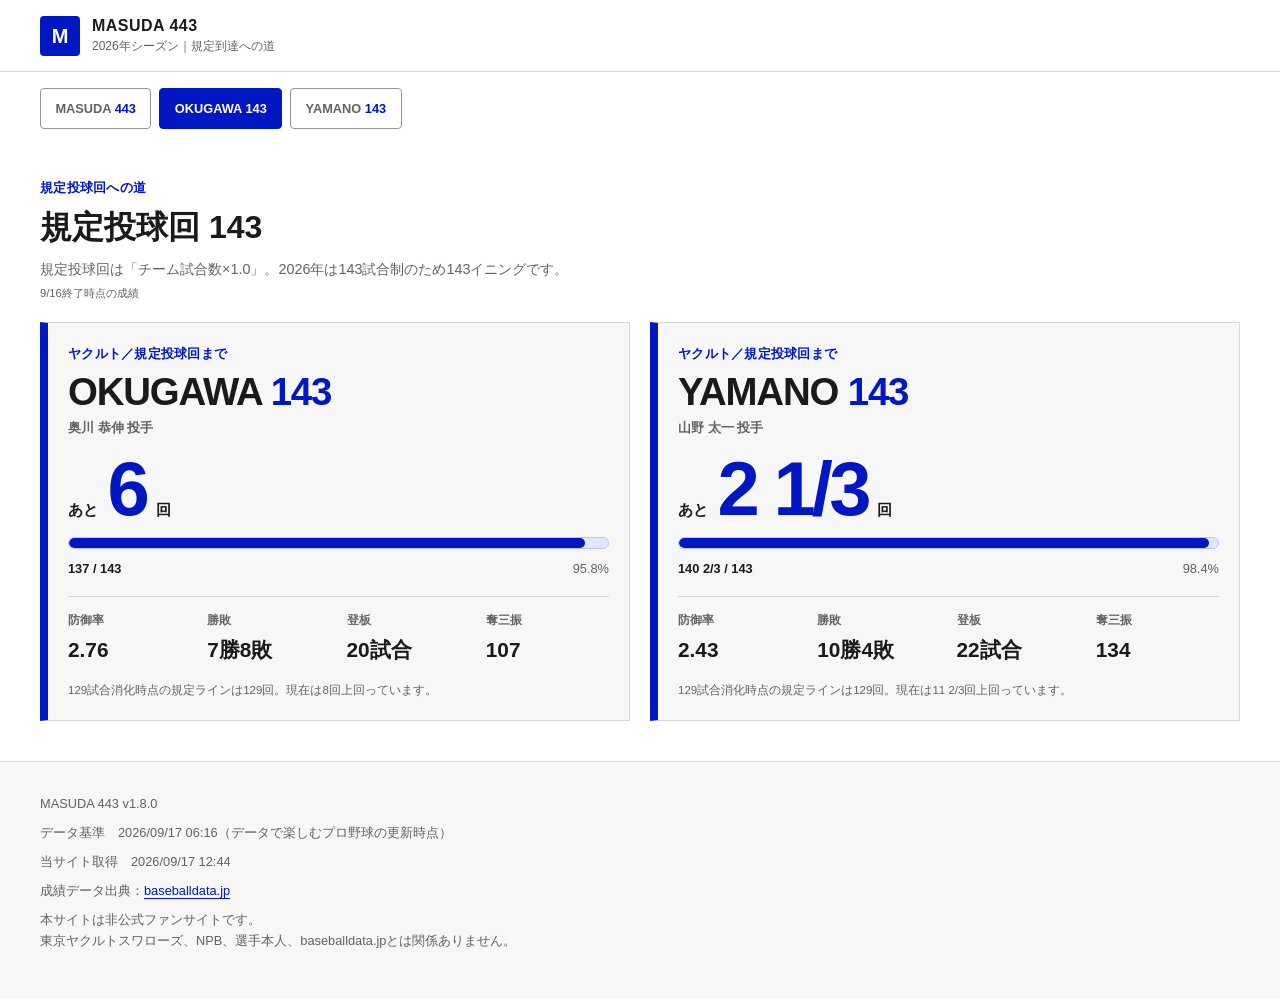
==== pitchers.html @ e56d3be0 "feat: add a qualifying-innings counter for Okugawa and Yamano 規定投球回はチーム試合数×1.0＝143回。奥川投手・山野投手を pitch" ====
<!doctype html>
<html lang="ja">
<head>
  <meta charset="utf-8">
  <meta name="viewport" content="width=device-width, initial-scale=1">
  <meta name="theme-color" content="#ffffff">
  <meta name="description" content="2026年シーズン、奥川恭伸投手・山野太一投手の規定投球回143到達を追う非公式応援ダッシュボード。">
  <title>OKUGAWA 143 ／ YAMANO 143｜2026年シーズン 規定投球回への道</title>
  <link rel="icon" type="image/svg+xml" href="data:image/svg+xml,%3Csvg xmlns='http://www.w3.org/2000/svg' viewBox='0 0 64 64'%3E%3Crect width='64' height='64' rx='8' fill='%230017c1'/%3E%3Cpath d='M12 47V17h8l12 17 12-17h8v30h-9V31L32 46 21 31v16z' fill='white'/%3E%3C/svg%3E">
  <link rel="stylesheet" href="style.css?v=1.8.0">
  <script src="pitchers.js?v=1.8.0" defer></script>
</head>
<body class="mode-normal">
  <header class="site-header">
    <a class="brand" href="./" aria-label="MASUDA 443 トップ">
      <span class="brand-mark">M</span>
      <span><strong>MASUDA 443</strong><small>2026年シーズン｜規定到達への道</small></span>
    </a>
  </header>

  <nav class="counter-tabs" aria-label="カウンター切替">
    <a href="./">MASUDA <b>443</b></a>
    <a href="#okugawa" class="is-current" aria-current="page">OKUGAWA <b>143</b></a>
    <a href="#yamano">YAMANO <b>143</b></a>
  </nav>

  <main id="top">
    <div class="section-heading pitchers-heading">
      <p class="eyebrow">規定投球回への道</p>
      <h1 id="page-title">規定投球回 143</h1>
      <p>規定投球回は「チーム試合数×1.0」。2026年は143試合制のため143イニングです。</p>
    </div>
    <p id="pitchers-basis" class="data-basis"></p>

    <div id="pitchers" class="pitcher-list" aria-live="polite">
      <p class="pitcher-loading">投手成績を読み込んでいます。</p>
    </div>
  </main>

  <footer>
    <p class="site-version">MASUDA 443 v1.8.0</p>
    <p>データ基準　<time id="source-updated-at-foot">----</time>（データで楽しむプロ野球の更新時点）</p>
    <p>当サイト取得　<time id="updated-at">----</time></p>
    <p>成績データ出典：<a href="https://baseballdata.jp/" target="_blank" rel="noopener noreferrer">baseballdata.jp</a></p>
    <p>本サイトは非公式ファンサイトです。<br>東京ヤクルトスワローズ、NPB、選手本人、baseballdata.jpとは関係ありません。</p>
  </footer>

  <div id="load-error" class="load-error" role="alert" hidden>データ更新待ち</div>
</body>
</html>
---- style.css ----
:root {
  color-scheme: light;
  --blue-1200: #000060;
  --blue-1000: #0017c1;
  --blue-900: #0031d8;
  --blue-50: #f0f3ff;
  --blue-100: #e8edff;
  --ink: #1a1a1a;
  --ink-subtle: #626264;
  --border: #d8d8db;
  --border-strong: #949497;
  --surface: #ffffff;
  --surface-subtle: #f7f7f8;
  --success: #197a33;
  --success-bg: #edf7f0;
  --warning: #945b00;
  --warning-bg: #fff7e6;
  --focus: #ffd43b;
  --status: var(--blue-1000);
  --status-bg: var(--blue-50);
  --max-width: 75rem;
  --radius: .5rem;
}

* { box-sizing: border-box; }
html { scroll-behavior: smooth; }
body {
  min-width: 320px;
  margin: 0;
  background: var(--surface);
  color: var(--ink);
  font-family: "Noto Sans JP", "Hiragino Kaku Gothic ProN", "Yu Gothic", Meiryo, sans-serif;
  font-size: 1rem;
  line-height: 1.7;
  text-rendering: optimizeLegibility;
}
button, input { font: inherit; }
a { color: var(--blue-1000); text-underline-offset: .2em; }
button, summary, a { -webkit-tap-highlight-color: transparent; }
:focus-visible { outline: 3px solid var(--focus); outline-offset: 3px; }
[hidden] { display: none !important; }

.ambient { display: none; }

.site-header {
  min-height: 4.5rem;
  display: flex;
  align-items: center;
  justify-content: space-between;
  gap: 1rem;
  padding: .75rem max(1rem, calc((100% - var(--max-width)) / 2));
  border-bottom: 1px solid var(--border);
  background: var(--surface);
}
.brand {
  display: flex;
  align-items: center;
  gap: .75rem;
  color: var(--ink);
  text-decoration: none;
}
.brand-mark {
  display: grid;
  place-items: center;
  width: 2.5rem;
  height: 2.5rem;
  border-radius: .25rem;
  background: var(--blue-1000);
  color: #fff;
  font-size: 1.25rem;
  font-weight: 700;
}
.brand strong { display: block; font-size: 1rem; line-height: 1.3; letter-spacing: .03em; white-space: nowrap; }
.brand small { display: block; margin-top: .05rem; color: var(--ink-subtle); font-size: .75rem; line-height: 1.4; white-space: nowrap; }
.header-status {
  display: inline-flex;
  align-items: center;
  gap: .5rem;
  margin: 0;
  padding: .5rem .85rem;
  border-radius: 999px;
  background: var(--status);
  color: #fff;
  font-size: .9rem;
  font-weight: 700;
  box-shadow: 0 0 0 3px var(--status-bg);
}
.status-dot { width: .5rem; height: .5rem; border-radius: 50%; background: currentColor; }

main { width: min(100% - 2rem, var(--max-width)); margin: 1rem auto 0; }
/* カウンター切替タブ。横に並べきれない幅では横スクロールさせる */
.counter-tabs { display: flex; gap: .5rem; width: min(100% - 2rem, var(--max-width)); margin: 1rem auto 0; overflow-x: auto; }
.counter-tabs a { flex: 0 0 auto; padding: .55rem .9rem; border: 1px solid var(--border-strong); border-radius: .25rem; background: var(--surface); color: var(--ink-subtle); font-size: .8rem; font-weight: 700; text-decoration: none; white-space: nowrap; }
.counter-tabs a b { color: var(--blue-1000); }
.counter-tabs a.is-current { border-color: var(--blue-1000); background: var(--blue-1000); color: #fff; }
.counter-tabs a.is-current b { color: #fff; }

.pitchers-heading { width: min(100%, var(--max-width)); margin-top: 1.5rem; }
.pitchers-heading h1 { font-size: clamp(1.5rem, 6vw, 2rem); line-height: 1.4; white-space: normal; letter-spacing: normal; }
.pitcher-list { display: grid; gap: 1.25rem; margin-top: 1.25rem; }
.pitcher-card { padding: 1.25rem; border: 1px solid var(--border); border-left: .5rem solid var(--blue-1000); background: var(--surface-subtle); scroll-margin-top: 1rem; }
.pitcher-title { margin: .1rem 0 0; color: var(--ink); font-size: clamp(1.6rem, 8vw, 2.4rem); font-weight: 700; line-height: 1.1; letter-spacing: -.03em; }
.pitcher-title span { color: var(--blue-1000); }
.pitcher-name { margin: .25rem 0 0; color: var(--ink-subtle); font-size: .8rem; font-weight: 700; }
.pitcher-counter { display: flex; align-items: baseline; gap: .6rem; margin: .9rem 0 .75rem; }
.pitcher-counter span { color: var(--ink); font-size: .95rem; font-weight: 700; }
.pitcher-counter strong { color: var(--blue-1000); font-size: clamp(3rem, 16vw, 4.75rem); font-weight: 700; line-height: .95; letter-spacing: -.05em; }
.pitcher-reached { color: var(--success); font-size: clamp(1.5rem, 7vw, 2.25rem); letter-spacing: -.02em; }
.pitcher-stats { display: grid; grid-template-columns: repeat(2, minmax(0, 1fr)); gap: .6rem 1rem; margin: 1rem 0 0; padding: .9rem 0 0; border-top: 1px solid var(--border); }
.pitcher-stat dt { color: var(--ink-subtle); font-size: .72rem; font-weight: 700; }
.pitcher-stat dd { margin: .1rem 0 0; color: var(--ink); font-size: 1.3rem; font-weight: 700; }
.pitcher-note { margin: .85rem 0 0; color: var(--ink-subtle); font-size: .72rem; line-height: 1.6; }
.pitcher-loading { margin: 0; color: var(--ink-subtle); font-size: .875rem; }
@media (min-width: 48rem) {
  .pitcher-list { grid-template-columns: 1fr 1fr; }
  .pitcher-stats { grid-template-columns: repeat(4, minmax(0, 1fr)); }
}

.scoreboard {
  display: grid;
  gap: 1.5rem;
  padding-bottom: 2rem;
  border-bottom: 1px solid var(--border-strong);
}
.scoreboard-copy {
  position: relative;
  padding-bottom: 1rem;
  border-bottom: 4px solid var(--blue-1000);
}
.eyebrow {
  margin: 0 0 .4rem;
  color: var(--blue-1000);
  font-size: .8rem;
  font-weight: 700;
  letter-spacing: .02em;
}
h1, h2, p { overflow-wrap: anywhere; }
h1 {
  margin: 0;
  color: var(--ink);
  font-size: clamp(2.6rem, 12vw, 4.35rem);
  font-weight: 700;
  line-height: 1.05;
  letter-spacing: -.045em;
  overflow-wrap: normal;
  word-break: keep-all;
  white-space: nowrap;
}
h1 span { display: block; color: var(--blue-1000); }
/* スマホでは h1 の2行目「443」の右隣に1行で並べたいので、
   h1 のボックス内に絶対配置して最終行の高さに合わせる。
   幅が狭い端末では vw で縮めて折り返しを防ぐ。 */
.creed {
  position: absolute;
  right: 0;
  bottom: 1rem;
  margin: 0;
  color: var(--ink-subtle);
  font-size: min(.8rem, 3.5vw);
  font-weight: 600;
  line-height: 1.4;
  white-space: nowrap;
}

.qualification {
  padding: 1.25rem;
  border: 1px solid var(--border);
  border-left: .5rem solid var(--blue-1000);
  background: var(--surface-subtle);
}
.counter-label { margin: 0; color: var(--ink-subtle); font-size: .875rem; font-weight: 700; }
.remaining-block { display: flex; align-items: baseline; gap: .65rem; margin: .25rem 0 .75rem; }
.remaining-block span { color: var(--ink); font-weight: 700; }
.remaining-block strong {
  color: var(--blue-1000);
  font-size: clamp(4.5rem, 22vw, 7.5rem);
  font-weight: 700;
  font-variant-numeric: tabular-nums;
  letter-spacing: -.07em;
  line-height: .95;
}
.reached-label { margin: .75rem 0 1.25rem; color: var(--success); font-size: 1.75rem; font-weight: 700; }
.progress-track { height: .75rem; overflow: hidden; border: 1px solid #b8c5ff; border-radius: 999px; background: #e1e7ff; }
.progress-track span { display: block; width: 0; height: 100%; border-radius: inherit; background: var(--blue-1000); transition: width .6s ease; }
.progress-meta { display: flex; justify-content: space-between; gap: 1rem; margin-top: .55rem; color: var(--ink-subtle); font-size: .8rem; }
.progress-meta strong { color: var(--ink); }
/* 大きな数字がいつ時点のものかを一行だけ添える。スペースを食わないよう最小限にする */
.data-basis { margin: .3rem 0 0; color: var(--ink-subtle); font-size: .7rem; line-height: 1.4; }
.regulation-note { margin: .9rem 0 0; color: var(--ink-subtle); font-size: .75rem; line-height: 1.6; }

.qualification-outlook { margin-top: .75rem; padding: 1rem; border: 1px solid var(--border); background: var(--surface); }
.outlook-heading { display: flex; flex-wrap: wrap; align-items: center; justify-content: space-between; gap: .75rem 1.5rem; }
.outlook-heading h2 { margin: 0; font-size: 1rem; }
.outlook-heading p { margin: .3rem 0 0; font-size: .8rem; color: var(--ink-subtle); }
.outlook-heading > strong { color: var(--blue-1000); font-size: 1.8rem; white-space: nowrap; }
.qualification-outlook details { margin-top: .75rem; font-size: .84rem; line-height: 1.7; }
.qualification-outlook summary { cursor: pointer; color: var(--blue-1000); }
.qualification-outlook details p { margin-bottom: 0; }
.pace-summary { display: grid; gap: .75rem; margin: 1rem 0 0; }
.pace-summary article { padding: .8rem 1rem; border: 1px solid var(--border); background: var(--surface); }
.pace-summary span { color: var(--blue-1000); font-size: .72rem; font-weight: 700; }
.pace-summary p { margin: .15rem 0 0; color: var(--ink); font-size: .84rem; font-weight: 700; line-height: 1.55; }

.first-view-stats { display: grid; grid-template-columns: 1fr 1fr; border: 1px solid var(--border); }
.primary-stat, .leader-stat { min-width: 0; padding: 1rem; background: var(--surface); }
.primary-stat { border-right: 1px solid var(--border); }
.stat-label { margin: 0 0 .45rem; color: var(--ink-subtle); font-size: .8rem; font-weight: 700; }
.big-average { display: block; color: var(--ink); font-size: clamp(2.8rem, 14vw, 5rem); font-weight: 700; line-height: 1; letter-spacing: -.06em; }
.stat-note { margin: .55rem 0 0; color: var(--ink-subtle); font-size: .75rem; }
.leader-stat > strong { display: block; overflow: hidden; color: var(--ink); font-size: 1rem; text-overflow: ellipsis; white-space: nowrap; }
.leader-stat > span { display: block; margin-top: .2rem; color: var(--ink); font-size: clamp(2.1rem, 10vw, 3.6rem); font-weight: 700; line-height: 1.15; letter-spacing: -.05em; }
.gap-chip { display: inline-block; margin: .55rem 0 0; padding: .25rem .55rem; border-radius: .2rem; background: var(--warning-bg); color: var(--warning); font-size: .75rem; font-weight: 700; }
.form-god { background: #fff0c2; color: #704000; }
.form-hot { background: var(--success-bg); color: var(--success); }
.form-normal, .form-neutral { background: var(--blue-50); color: var(--blue-1000); }
.form-cold { background: #f1f2f3; color: #4b5563; }

/* 手入力の速報帯。確定値と混同されないよう、色と注記で明確に分ける */
.live-strip { margin-top: 1.25rem; padding: .9rem 1rem; border: 1px solid #e5c27a; border-left: .35rem solid #e5a000; background: #fffaf0; }
.live-index { margin: 0; color: #8a5a00; font-size: .72rem; font-weight: 700; letter-spacing: .04em; }
.live-line { margin: .25rem 0 0; color: var(--ink); font-size: 1.35rem; font-weight: 700; line-height: 1.3; }
.live-note { margin: .15rem 0 0; color: var(--ink-subtle); font-size: .78rem; }
.live-note:empty { display: none; }
.live-entries { display: flex; flex-wrap: wrap; gap: .3rem .5rem; margin: .6rem 0 0; padding: 0; list-style: none; }
.live-entries li { padding: .15rem .45rem; border: 1px solid #e5c27a; border-radius: .2rem; background: #fff; color: var(--ink); font-size: .72rem; font-weight: 700; }
.live-caution { margin: .6rem 0 0; color: var(--ink-subtle); font-size: .7rem; line-height: 1.5; }

.message-strip {
  display: grid;
  grid-template-columns: auto 1fr;
  align-items: center;
  gap: 1rem;
  min-height: 5rem;
  margin: 1.5rem 0;
  padding: 1rem 1.25rem;
  border: 1px solid #b8c5ff;
  background: var(--blue-50);
}
.message-strip p { margin: 0; color: var(--blue-1200); font-size: clamp(1rem, 4.5vw, 1.35rem); font-weight: 700; line-height: 1.5; }
.message-index { color: var(--blue-1000); font-size: .75rem; font-weight: 700; }

.dashboard-grid { display: grid; gap: 1rem; }
.panel {
  padding: 1.25rem;
  border: 1px solid var(--border);
  border-radius: var(--radius);
  background: var(--surface);
}
.panel-heading { padding-bottom: .8rem; border-bottom: 1px solid var(--border); }
.panel-heading h2 { margin: 0; color: var(--ink); font-size: 1.125rem; line-height: 1.5; }
.panel-value { display: block; margin: 1.25rem 0 .9rem; color: var(--ink); font-size: clamp(3.5rem, 18vw, 5.25rem); font-weight: 700; line-height: .95; letter-spacing: -.06em; }
/* パネルの大きな数字が何を表すかを補足する小さな注記 */
/* そのパネルの数字がいつまでの成績かを示す断り書き */
.basis-note { margin: .65rem 0 0; color: var(--ink-subtle); font-size: .68rem; line-height: 1.45; }
.basis-note:empty { display: none; }
.panel-note { margin: -.5rem 0 .9rem; color: var(--ink-subtle); font-size: .75rem; line-height: 1.5; }
.panel-footer { display: flex; justify-content: space-between; gap: 1rem; padding-top: .8rem; border-top: 1px solid var(--border); color: var(--ink-subtle); font-size: .875rem; }
.panel-footer strong { color: var(--ink); }
.recent-numbers { display: flex; flex-wrap: wrap; gap: .5rem 1rem; color: var(--ink-subtle); font-size: .875rem; }
.recent-numbers strong { color: var(--ink); font-size: 1.05rem; }
.last10-summary { display: grid; grid-template-columns: 1fr auto; align-items: baseline; gap: .1rem .75rem; margin-top: .9rem; padding: .75rem; border: 1px solid var(--border); background: var(--surface-subtle); }
.last10-summary span { color: var(--ink-subtle); font-size: .78rem; font-weight: 700; }
.last10-summary strong { color: var(--ink); font-size: 1.35rem; line-height: 1.2; }
.last10-summary small { grid-column: 1 / -1; color: var(--ink-subtle); font-size: .75rem; }
.stat-list { display: grid; grid-template-columns: 1fr 1fr; gap: 1px; margin: 1.25rem 0 0; border: 1px solid var(--border); background: var(--border); }
.stat-list div { padding: .75rem; background: var(--surface); }
.stat-list dt { color: var(--ink-subtle); font-size: .8rem; }
.stat-list dd { margin: .15rem 0 0; color: var(--ink); font-size: 1.4rem; font-weight: 700; }

.sim-section {
  margin-top: 2rem;
  padding: 1.5rem 0 0;
  border-top: 4px solid var(--ink);
}
.section-heading h2 { margin: 0; color: var(--ink); font-size: clamp(1.5rem, 6vw, 2rem); line-height: 1.4; }
.section-heading > p:last-child { margin: .4rem 0 0; color: var(--ink-subtle); font-size: .9rem; }
.quick-sim-context { margin: 1rem 0 0; padding: .65rem .8rem; border-left: .3rem solid var(--blue-1000); background: var(--blue-50); color: var(--ink); font-size: .875rem; font-weight: 700; }
.quick-sim { display: grid; grid-template-columns: repeat(2, minmax(0, 1fr)); margin-top: 1.25rem; border: 1px solid var(--border); }
.sim-cell { min-width: 0; padding: .75rem .2rem; border-right: 1px solid var(--border); border-bottom: 1px solid var(--border); background: var(--surface); text-align: center; }
.sim-cell:nth-child(2n) { border-right: 0; }
.sim-cell:last-child { grid-column: 1 / -1; border-right: 0; border-bottom: 0; }
.sim-cell span { display: block; color: var(--ink-subtle); font-size: .7rem; white-space: nowrap; }
.sim-cell strong { display: block; margin-top: .2rem; color: var(--ink); font-size: clamp(.9rem, 4vw, 1.3rem); font-weight: 700; }
.race-assumption-note { margin: .35rem 0 0; color: var(--ink-subtle); font-size: .75rem; line-height: 1.5; }
.race-compare { display: grid; gap: .75rem; margin-top: 1.25rem; }
.compare-card { display: flex; flex-direction: column; padding: 1rem; border: 1px solid var(--border); border-top: .35rem solid var(--blue-1000); background: #fff; }
.compare-card-pace { border-top-color: #e5a000; }
.compare-index { margin: 0; color: var(--ink-subtle); font-size: .75rem; font-weight: 700; }
.compare-title { margin: .15rem 0 .9rem; color: var(--ink); font-size: 1.0625rem; line-height: 1.5; }
.compare-block { padding: .7rem .8rem; border-left: .25rem solid var(--border-strong); background: var(--surface-subtle); }
.compare-block + .compare-block { margin-top: .6rem; }
/* 増田選手側は結論にあたるのでブルーで強調する */
.compare-block-masuda { margin-top: auto; border-left-color: var(--blue-1000); background: var(--blue-50); }
.compare-who { display: flex; flex-wrap: wrap; align-items: center; gap: .3rem .5rem; margin: 0 0 .35rem; color: var(--ink); font-size: .8rem; font-weight: 700; }
.compare-who .form-god, .compare-who .form-hot, .compare-who .form-normal,
.compare-who .form-neutral, .compare-who .form-cold { padding: .1rem .4rem; border-radius: .2rem; font-size: .7rem; }
.compare-row { display: flex; flex-wrap: wrap; align-items: baseline; justify-content: space-between; gap: .25rem .75rem; margin: .2rem 0 0; color: var(--ink-subtle); font-size: .8rem; }
.compare-row strong { color: var(--ink); font-size: 1.5rem; font-weight: 700; letter-spacing: -.03em; }
.compare-row-lead strong { font-size: 1.85rem; }
.compare-need { margin: .2rem 0 .1rem; color: var(--ink); font-size: .85rem; line-height: 1.6; }
.compare-need strong { margin: 0 .15rem; color: var(--blue-1000); font-size: 1.6rem; font-weight: 700; }
.compare-need-miss { color: var(--ink); font-size: .9rem; font-weight: 700; }
.compare-note { margin: .75rem 0 0; color: var(--ink-subtle); font-size: .72rem; line-height: 1.55; }

.cheer-section { position: relative; margin: 2rem 0 1rem; padding: 2rem 1rem; overflow: hidden; border: 1px solid #b8c5ff; background: var(--blue-50); color: var(--ink); text-align: center; }
.cheer-section .eyebrow { color: var(--blue-1000); }
.cheer-section h2 { margin: 0 0 1rem; font-size: 1.75rem; }
.cheer-button { min-width: 12rem; min-height: 3.5rem; padding: .7rem 1.5rem; border: 2px solid var(--blue-1000); border-radius: .3rem; background: var(--blue-1000); color: #fff; font-size: 1.25rem; font-weight: 700; cursor: pointer; transition: background .15s ease, color .15s ease; }
.cheer-button:hover { background: #fff; color: var(--blue-1000); }
.cheer-button:active { background: var(--blue-100); }
.cheer-layer { position: absolute; inset: 0; pointer-events: none; overflow: hidden; }
.cheer-pop { position: absolute; z-index: 2; color: var(--blue-1000); font-weight: 700; white-space: nowrap; animation: cheer-pop 1.8s ease-out forwards; }
@keyframes cheer-pop { 0% { transform: translate(-50%, 20%) scale(.7); opacity: 0; } 15% { opacity: 1; } 100% { transform: translate(-50%, -240%) scale(1.15); opacity: 0; } }

footer { margin-top: 2.5rem; padding: 1.5rem max(1rem, calc((100% - var(--max-width)) / 2)) 2.5rem; border-top: 1px solid var(--border); background: var(--surface-subtle); color: var(--ink-subtle); font-size: .8rem; }
footer p { margin: .45rem 0; }
.load-error { position: fixed; left: 50%; bottom: 1rem; z-index: 20; width: min(calc(100% - 2rem), 40rem); transform: translateX(-50%); padding: .8rem 1rem; border: 1px solid #e5a000; border-left: .4rem solid #e5a000; background: #fff7e6; color: #664300; font-weight: 700; box-shadow: 0 .5rem 1.5rem rgba(0,0,0,.12); }

body.mode-god { --status: #945b00; --status-bg: #fff7e6; }
body.mode-hot { --status: #197a33; --status-bg: #edf7f0; }
body.mode-normal { --status: var(--blue-1000); --status-bg: var(--blue-50); }
body.mode-cold { --status: #4b5563; --status-bg: #f1f2f3; }

@media (max-width: 47.999rem) {
  .site-header { min-height: 3.75rem; padding: .6rem 1rem; }
  .brand { gap: .6rem; }
  .brand-mark { width: 2.2rem; height: 2.2rem; font-size: 1rem; }
  .brand small { display: none; }
  .header-status { flex: none; padding: .35rem .65rem; font-size: .75rem; white-space: nowrap; box-shadow: none; }
  main { margin-top: .75rem; }
}

@media (prefers-reduced-motion: reduce) {
  *, *::before, *::after { scroll-behavior: auto !important; animation-duration: .01ms !important; transition-duration: .01ms !important; }
}

@media (min-width: 48rem) {
  main { margin-top: 3rem; }
  .scoreboard { grid-template-columns: 1fr 1fr; }
  .scoreboard-copy { grid-column: 1 / -1; display: flex; align-items: flex-end; justify-content: flex-start; gap: 1.5rem; padding: 0 0 1.25rem; border-bottom: 1px solid var(--border); }
  .scoreboard-copy .eyebrow { display: none; }
  .scoreboard-copy h1 { font-size: 2.8rem; }
  .scoreboard-copy h1 span { display: inline; }
  .scoreboard-copy .creed { position: static; margin: 0 0 .5rem; font-size: .875rem; }
  .first-view-stats { grid-column: auto; }
  .pace-summary { grid-template-columns: 1fr 1fr; }
  .dashboard-grid { grid-template-columns: repeat(3, 1fr); }
  .quick-sim { grid-template-columns: repeat(5, minmax(0, 1fr)); }
  .sim-cell, .sim-cell:nth-child(2n) { grid-column: auto; border-right: 1px solid var(--border); border-bottom: 0; }
  .sim-cell:last-child { grid-column: auto; border-right: 0; }
  .race-compare { grid-template-columns: 1fr 1fr; }
}

@media (min-width: 64rem) {
  .scoreboard { grid-template-columns: 1fr 1fr; align-items: stretch; }
  .first-view-stats { grid-column: auto; }
  .qualification, .primary-stat, .leader-stat { padding: 1.4rem; }
  .dashboard-grid { grid-template-columns: repeat(3, 1fr); }
  .panel { min-height: 19rem; }
  .panel-value { font-size: 4.25rem; }
  .sim-section { padding-top: 2rem; }
  .sim-cell { padding: 1rem .5rem; }
}

.race-link { display: block; margin-top: .85rem; font-size: .8rem; }
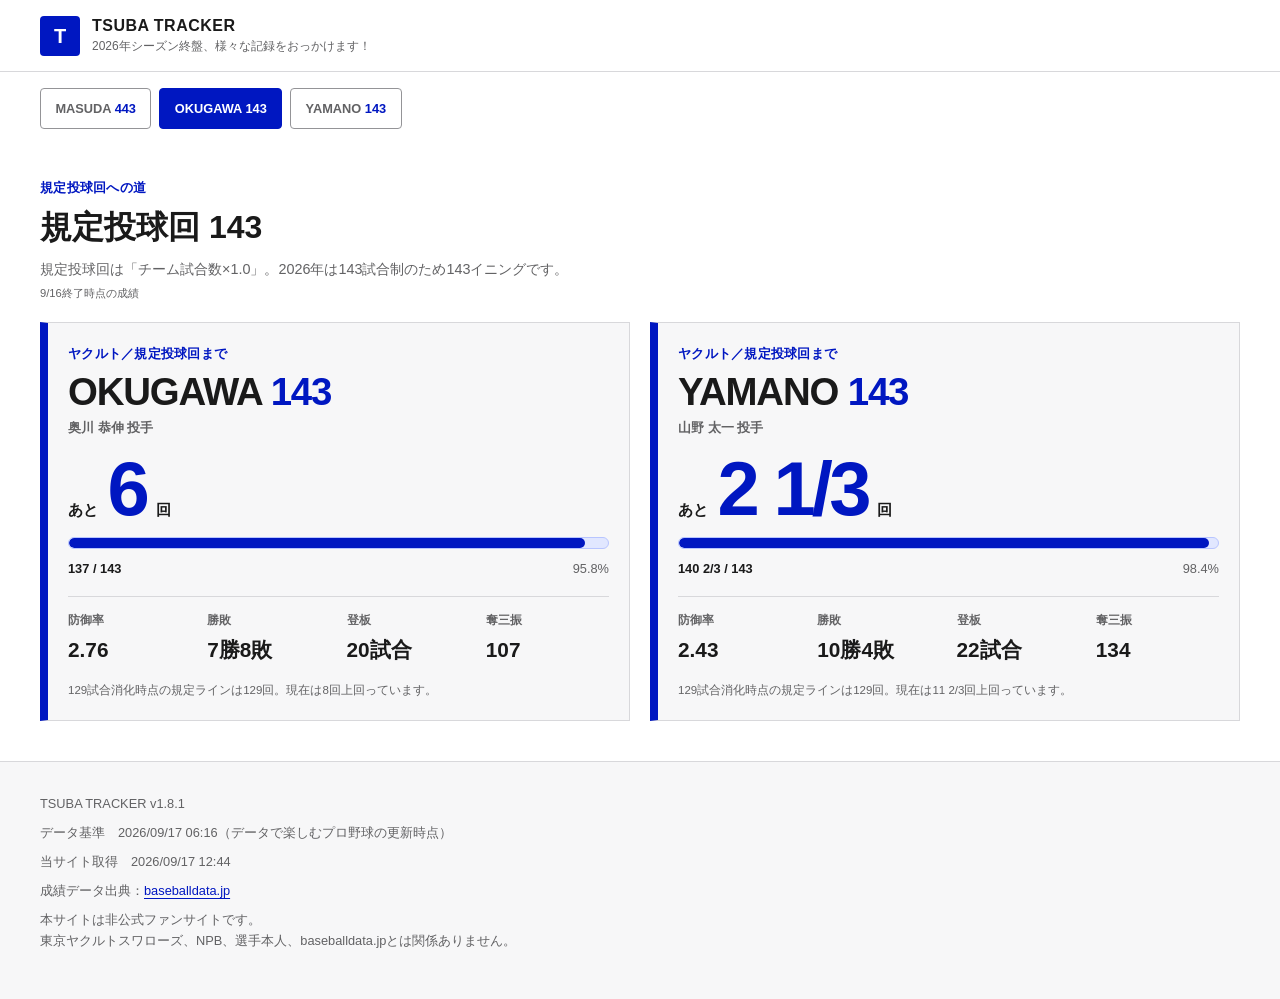
==== commit 66059828: "feat: rename the site to TSUBA TRACKER 投手カウンターを足してサイトが複数の記録を扱うようになり、 「MASUDA 443」という看板が中身と合わなくなった。 サ" ====
--- a/pitchers.html
+++ b/pitchers.html
@@ -5,16 +5,16 @@
   <meta name="viewport" content="width=device-width, initial-scale=1">
   <meta name="theme-color" content="#ffffff">
   <meta name="description" content="2026年シーズン、奥川恭伸投手・山野太一投手の規定投球回143到達を追う非公式応援ダッシュボード。">
-  <title>OKUGAWA 143 ／ YAMANO 143｜2026年シーズン 規定投球回への道</title>
-  <link rel="icon" type="image/svg+xml" href="data:image/svg+xml,%3Csvg xmlns='http://www.w3.org/2000/svg' viewBox='0 0 64 64'%3E%3Crect width='64' height='64' rx='8' fill='%230017c1'/%3E%3Cpath d='M12 47V17h8l12 17 12-17h8v30h-9V31L32 46 21 31v16z' fill='white'/%3E%3C/svg%3E">
-  <link rel="stylesheet" href="style.css?v=1.8.0">
-  <script src="pitchers.js?v=1.8.0" defer></script>
+  <title>OKUGAWA 143 ／ YAMANO 143｜TSUBA TRACKER</title>
+  <link rel="icon" type="image/svg+xml" href="data:image/svg+xml,%3Csvg xmlns='http://www.w3.org/2000/svg' viewBox='0 0 64 64'%3E%3Crect width='64' height='64' rx='8' fill='%230017c1'/%3E%3Cpath d='M14 17h36v9H36v21h-8V26H14z' fill='white'/%3E%3C/svg%3E">
+  <link rel="stylesheet" href="style.css?v=1.8.1">
+  <script src="pitchers.js?v=1.8.1" defer></script>
 </head>
 <body class="mode-normal">
   <header class="site-header">
-    <a class="brand" href="./" aria-label="MASUDA 443 トップ">
-      <span class="brand-mark">M</span>
-      <span><strong>MASUDA 443</strong><small>2026年シーズン｜規定到達への道</small></span>
+    <a class="brand" href="./" aria-label="TSUBA TRACKER トップ">
+      <span class="brand-mark">T</span>
+      <span><strong>TSUBA TRACKER</strong><small>2026年シーズン終盤、様々な記録をおっかけます！</small></span>
     </a>
   </header>
 
@@ -38,7 +38,7 @@
   </main>
 
   <footer>
-    <p class="site-version">MASUDA 443 v1.8.0</p>
+    <p class="site-version">TSUBA TRACKER v1.8.1</p>
     <p>データ基準　<time id="source-updated-at-foot">----</time>（データで楽しむプロ野球の更新時点）</p>
     <p>当サイト取得　<time id="updated-at">----</time></p>
     <p>成績データ出典：<a href="https://baseballdata.jp/" target="_blank" rel="noopener noreferrer">baseballdata.jp</a></p>
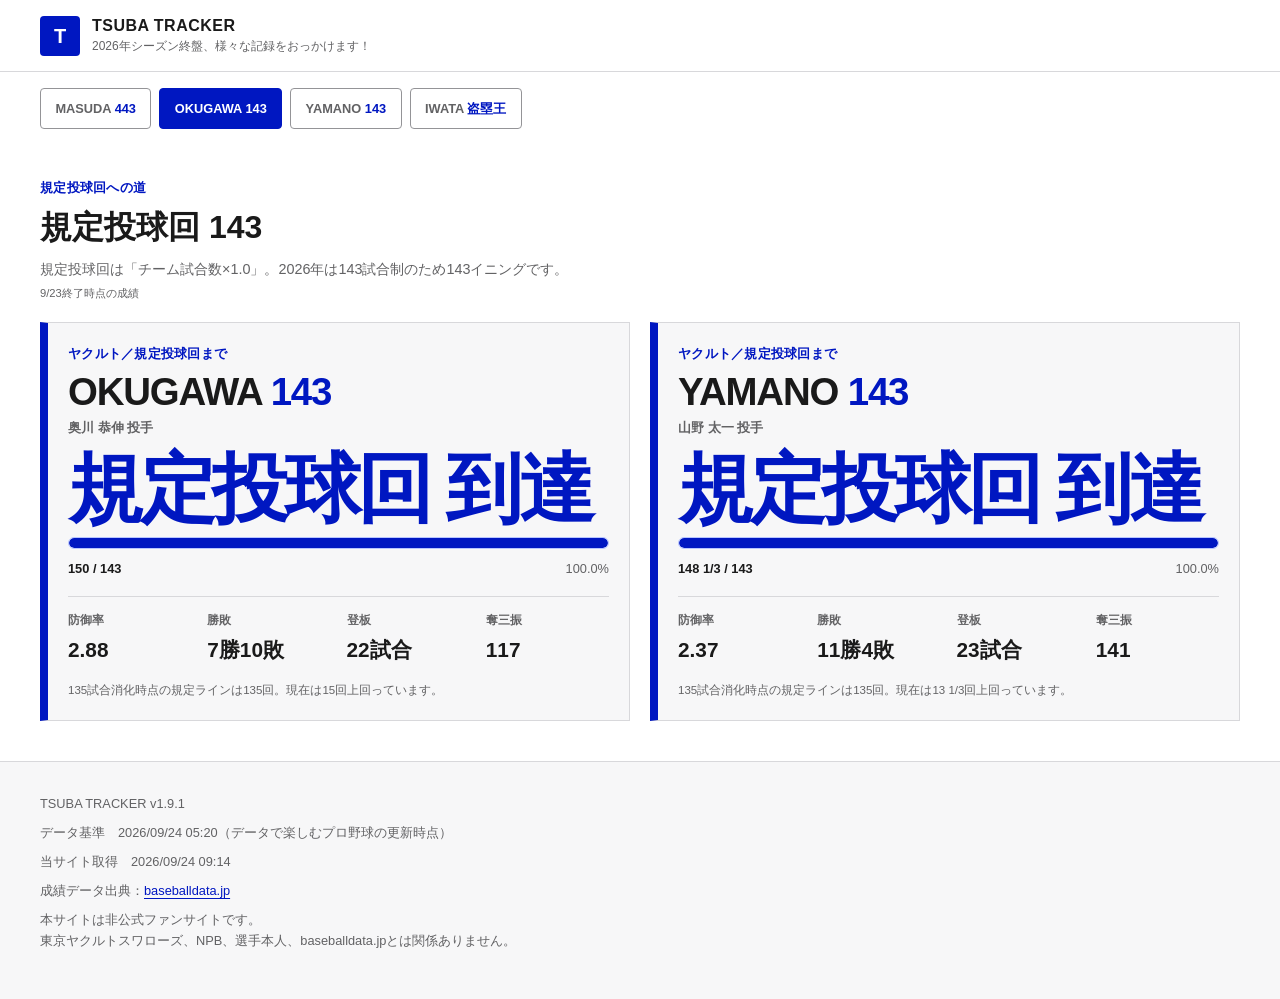
==== commit 19f75162: "fix: follow players when their ranking page or rank changes 9/23 から更新が止まっていた。増田選手が規定打席に到達し、 掲載が「非規定」" ====
--- a/pitchers.html
+++ b/pitchers.html
@@ -7,8 +7,8 @@
   <meta name="description" content="2026年シーズン、奥川恭伸投手・山野太一投手の規定投球回143到達を追う非公式応援ダッシュボード。">
   <title>OKUGAWA 143 ／ YAMANO 143｜TSUBA TRACKER</title>
   <link rel="icon" type="image/svg+xml" href="data:image/svg+xml,%3Csvg xmlns='http://www.w3.org/2000/svg' viewBox='0 0 64 64'%3E%3Crect width='64' height='64' rx='8' fill='%230017c1'/%3E%3Cpath d='M14 17h36v9H36v21h-8V26H14z' fill='white'/%3E%3C/svg%3E">
-  <link rel="stylesheet" href="style.css?v=1.8.1">
-  <script src="pitchers.js?v=1.8.1" defer></script>
+  <link rel="stylesheet" href="style.css?v=1.9.1">
+  <script src="pitchers.js?v=1.9.1" defer></script>
 </head>
 <body class="mode-normal">
   <header class="site-header">
@@ -22,6 +22,7 @@
     <a href="./">MASUDA <b>443</b></a>
     <a href="#okugawa" class="is-current" aria-current="page">OKUGAWA <b>143</b></a>
     <a href="#yamano">YAMANO <b>143</b></a>
+    <a href="steals.html">IWATA <b>盗塁王</b></a>
   </nav>
 
   <main id="top">
@@ -38,7 +39,7 @@
   </main>
 
   <footer>
-    <p class="site-version">TSUBA TRACKER v1.8.1</p>
+    <p class="site-version">TSUBA TRACKER v1.9.1</p>
     <p>データ基準　<time id="source-updated-at-foot">----</time>（データで楽しむプロ野球の更新時点）</p>
     <p>当サイト取得　<time id="updated-at">----</time></p>
     <p>成績データ出典：<a href="https://baseballdata.jp/" target="_blank" rel="noopener noreferrer">baseballdata.jp</a></p>
--- a/style.css
+++ b/style.css
@@ -94,6 +94,28 @@
 .counter-tabs a b { color: var(--blue-1000); }
 .counter-tabs a.is-current { border-color: var(--blue-1000); background: var(--blue-1000); color: #fff; }
 .counter-tabs a.is-current b { color: #fff; }
+
+/* 盗塁王争い。固定目標がないので「差」を主役に出す */
+.steal-wrap { margin-top: 1.25rem; }
+.steal-headline { display: flex; align-items: baseline; gap: .55rem; padding: 1rem 1.15rem; border-left: .5rem solid var(--blue-1000); background: var(--surface-subtle); }
+.steal-headline span { color: var(--ink); font-size: .95rem; font-weight: 700; }
+.steal-headline strong { color: var(--blue-1000); font-size: clamp(3rem, 16vw, 4.75rem); font-weight: 700; line-height: .95; letter-spacing: -.05em; }
+.steal-lead { font-size: clamp(1.5rem, 7vw, 2.25rem) !important; color: var(--success) !important; letter-spacing: -.02em; }
+.steal-note-lead { margin: .7rem 0 0; color: var(--ink); font-size: .9rem; font-weight: 700; line-height: 1.6; }
+.steal-pair { display: grid; gap: .75rem; margin-top: 1.25rem; }
+.steal-card { padding: 1.1rem; border: 1px solid var(--border); background: #fff; }
+.steal-card-chaser { border-left: .35rem solid var(--blue-1000); background: var(--blue-50); }
+.steal-name { margin: .15rem 0 0; color: var(--ink); font-size: 1.05rem; font-weight: 700; }
+.steal-team { margin: .1rem 0 0; color: var(--ink-subtle); font-size: .75rem; }
+.steal-count { display: flex; align-items: baseline; gap: .4rem; margin: .5rem 0 0; }
+.steal-count strong { color: var(--ink); font-size: clamp(2.6rem, 13vw, 3.6rem); font-weight: 700; line-height: 1; letter-spacing: -.04em; }
+.steal-card-chaser .steal-count strong { color: var(--blue-1000); }
+.steal-count span { color: var(--ink-subtle); font-size: .85rem; font-weight: 700; }
+.steal-card .steal-stats { grid-template-columns: repeat(3, minmax(0, 1fr)); }
+.steal-card .steal-stats dd { font-size: 1.05rem; }
+@media (min-width: 48rem) {
+  .steal-pair { grid-template-columns: 1fr 1fr; }
+}
 
 .pitchers-heading { width: min(100%, var(--max-width)); margin-top: 1.5rem; }
 .pitchers-heading h1 { font-size: clamp(1.5rem, 6vw, 2rem); line-height: 1.4; white-space: normal; letter-spacing: normal; }
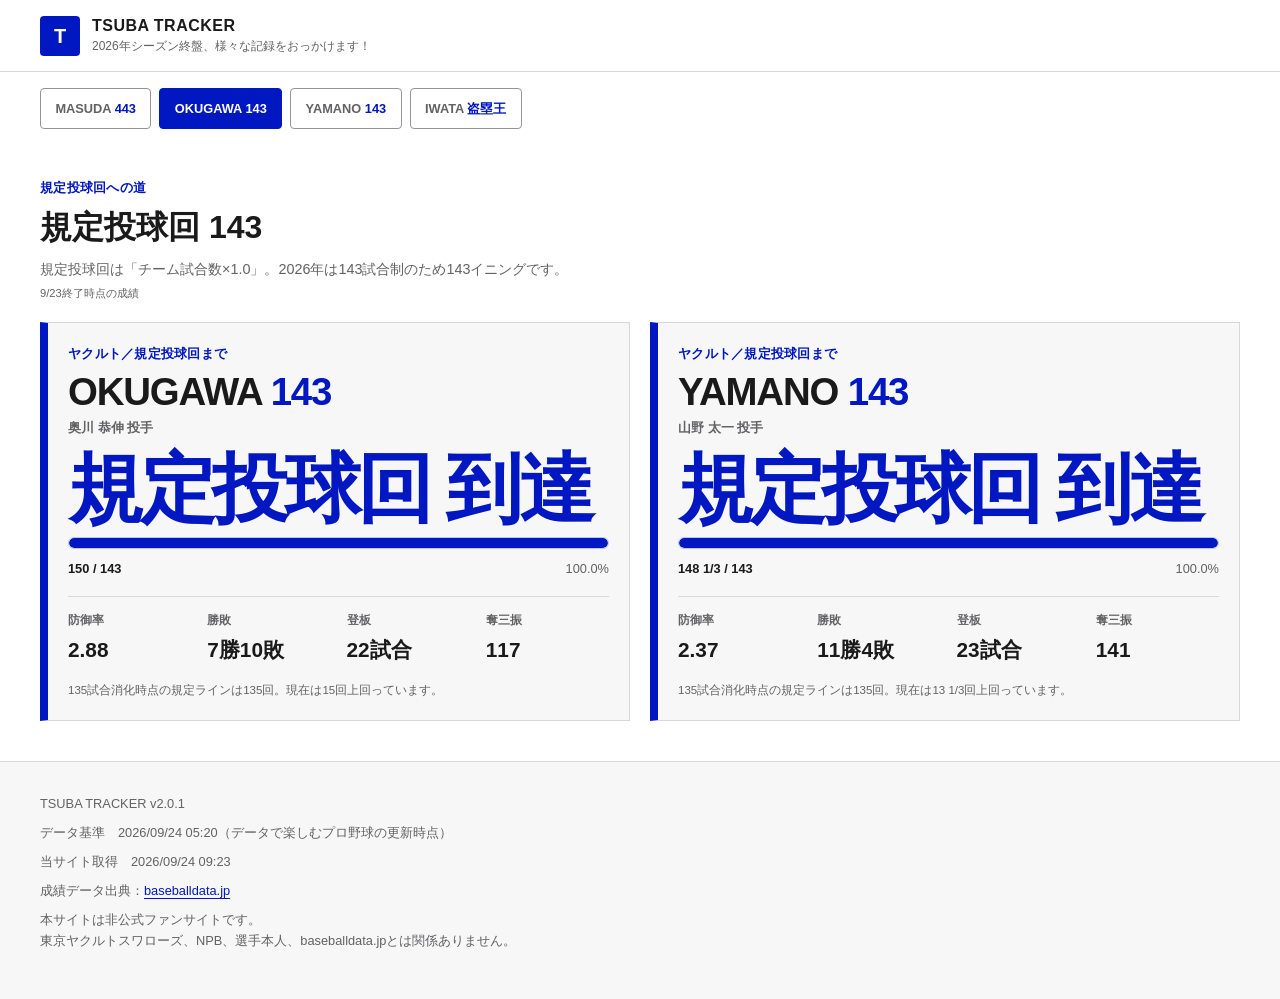
==== commit bdb3aee6: "fix: say the outlook is about the season-end target 現在の消化試合数に対する規定打席には既に到達しており、 「規定打席到達の見込み」だけでは何の確率" ====
--- a/pitchers.html
+++ b/pitchers.html
@@ -7,8 +7,8 @@
   <meta name="description" content="2026年シーズン、奥川恭伸投手・山野太一投手の規定投球回143到達を追う非公式応援ダッシュボード。">
   <title>OKUGAWA 143 ／ YAMANO 143｜TSUBA TRACKER</title>
   <link rel="icon" type="image/svg+xml" href="data:image/svg+xml,%3Csvg xmlns='http://www.w3.org/2000/svg' viewBox='0 0 64 64'%3E%3Crect width='64' height='64' rx='8' fill='%230017c1'/%3E%3Cpath d='M14 17h36v9H36v21h-8V26H14z' fill='white'/%3E%3C/svg%3E">
-  <link rel="stylesheet" href="style.css?v=1.9.1">
-  <script src="pitchers.js?v=1.9.1" defer></script>
+  <link rel="stylesheet" href="style.css?v=2.0.1">
+  <script src="pitchers.js?v=2.0.1" defer></script>
 </head>
 <body class="mode-normal">
   <header class="site-header">
@@ -39,7 +39,7 @@
   </main>
 
   <footer>
-    <p class="site-version">TSUBA TRACKER v1.9.1</p>
+    <p class="site-version">TSUBA TRACKER v2.0.1</p>
     <p>データ基準　<time id="source-updated-at-foot">----</time>（データで楽しむプロ野球の更新時点）</p>
     <p>当サイト取得　<time id="updated-at">----</time></p>
     <p>成績データ出典：<a href="https://baseballdata.jp/" target="_blank" rel="noopener noreferrer">baseballdata.jp</a></p>
--- a/style.css
+++ b/style.css
@@ -303,6 +303,22 @@
 .sim-cell:last-child { grid-column: 1 / -1; border-right: 0; border-bottom: 0; }
 .sim-cell span { display: block; color: var(--ink-subtle); font-size: .7rem; white-space: nowrap; }
 .sim-cell strong { display: block; margin-top: .2rem; color: var(--ink); font-size: clamp(.9rem, 4vw, 1.3rem); font-weight: 700; }
+/* 打率ランキング。増田選手の行だけ強調し、すぐ上の相手が分かるようにする */
+.board-next { margin: 1rem 0 0; padding: .8rem .95rem; border-left: .35rem solid var(--blue-1000); background: var(--blue-50); color: var(--ink); font-size: 1rem; font-weight: 700; line-height: 1.6; }
+.board-next strong { color: var(--blue-1000); font-size: 1.5rem; margin: 0 .1rem; }
+.board-next:empty { display: none; }
+.board-list { margin: 1rem 0 0; padding: 0; list-style: none; border: 1px solid var(--border); }
+.board-row { display: grid; grid-template-columns: 2.2rem 1fr auto; align-items: baseline; gap: .5rem; padding: .6rem .75rem; border-bottom: 1px solid var(--border); background: #fff; }
+.board-row:last-child { border-bottom: 0; }
+.board-row-self { background: var(--blue-50); }
+.board-row-target { background: #fffaf0; }
+.board-rank { color: var(--ink-subtle); font-size: .85rem; font-weight: 700; text-align: center; }
+.board-row-self .board-rank, .board-row-self .board-name { color: var(--blue-1000); }
+.board-name { min-width: 0; overflow: hidden; font-size: .9rem; font-weight: 700; text-overflow: ellipsis; white-space: nowrap; }
+.board-team { margin-left: .35rem; color: var(--ink-subtle); font-size: .7rem; font-weight: 400; }
+.board-avg { color: var(--ink); font-size: 1.15rem; font-weight: 700; letter-spacing: -.02em; }
+.board-note { margin: .75rem 0 0; color: var(--ink-subtle); font-size: .72rem; }
+
 .race-assumption-note { margin: .35rem 0 0; color: var(--ink-subtle); font-size: .75rem; line-height: 1.5; }
 .race-compare { display: grid; gap: .75rem; margin-top: 1.25rem; }
 .compare-card { display: flex; flex-direction: column; padding: 1rem; border: 1px solid var(--border); border-top: .35rem solid var(--blue-1000); background: #fff; }
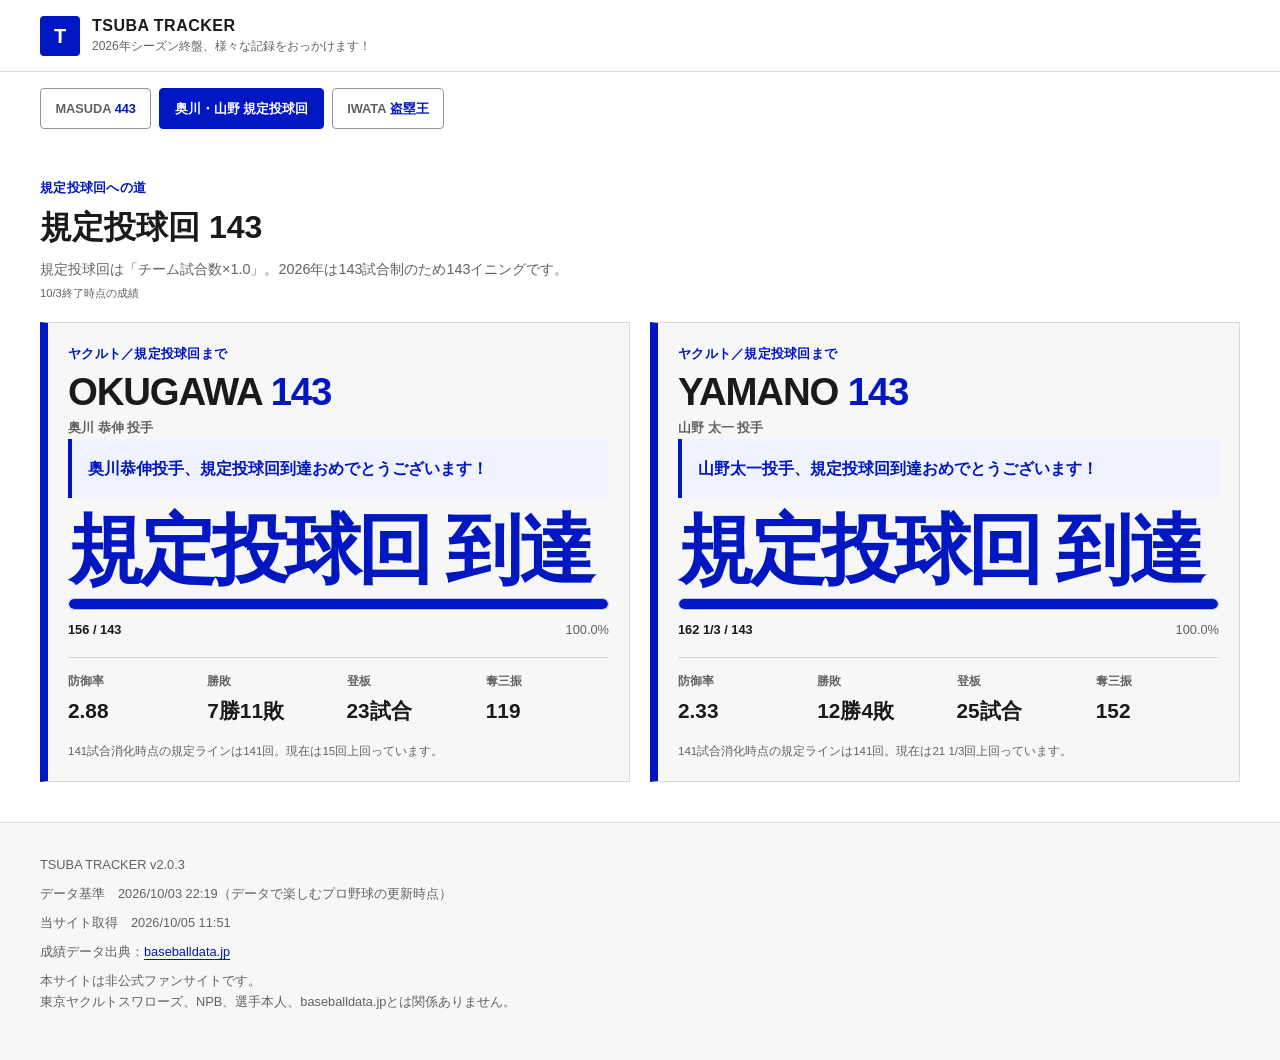
==== commit 3e5588e5: "feat: combine pitcher navigation and celebrate qualification" ====
--- a/pitchers.html
+++ b/pitchers.html
@@ -7,8 +7,8 @@
   <meta name="description" content="2026年シーズン、奥川恭伸投手・山野太一投手の規定投球回143到達を追う非公式応援ダッシュボード。">
   <title>OKUGAWA 143 ／ YAMANO 143｜TSUBA TRACKER</title>
   <link rel="icon" type="image/svg+xml" href="data:image/svg+xml,%3Csvg xmlns='http://www.w3.org/2000/svg' viewBox='0 0 64 64'%3E%3Crect width='64' height='64' rx='8' fill='%230017c1'/%3E%3Cpath d='M14 17h36v9H36v21h-8V26H14z' fill='white'/%3E%3C/svg%3E">
-  <link rel="stylesheet" href="style.css?v=2.0.1">
-  <script src="pitchers.js?v=2.0.1" defer></script>
+  <link rel="stylesheet" href="style.css?v=2.0.3">
+  <script src="pitchers.js?v=2.0.3" defer></script>
 </head>
 <body class="mode-normal">
   <header class="site-header">
@@ -20,8 +20,7 @@
 
   <nav class="counter-tabs" aria-label="カウンター切替">
     <a href="./">MASUDA <b>443</b></a>
-    <a href="#okugawa" class="is-current" aria-current="page">OKUGAWA <b>143</b></a>
-    <a href="#yamano">YAMANO <b>143</b></a>
+    <a href="pitchers.html" class="is-current" aria-current="page">奥川・山野 <b>規定投球回</b></a>
     <a href="steals.html">IWATA <b>盗塁王</b></a>
   </nav>
 
@@ -39,7 +38,7 @@
   </main>
 
   <footer>
-    <p class="site-version">TSUBA TRACKER v2.0.1</p>
+    <p class="site-version">TSUBA TRACKER v2.0.3</p>
     <p>データ基準　<time id="source-updated-at-foot">----</time>（データで楽しむプロ野球の更新時点）</p>
     <p>当サイト取得　<time id="updated-at">----</time></p>
     <p>成績データ出典：<a href="https://baseballdata.jp/" target="_blank" rel="noopener noreferrer">baseballdata.jp</a></p>
--- a/style.css
+++ b/style.css
@@ -218,6 +218,7 @@
 .qualification-outlook details { margin-top: .75rem; font-size: .84rem; line-height: 1.7; }
 .qualification-outlook summary { cursor: pointer; color: var(--blue-1000); }
 .qualification-outlook details p { margin-bottom: 0; }
+.achievement-message { margin: 0 0 1rem; padding: 1rem; border-left: .25rem solid var(--blue-1000); background: #f0f3ff; color: var(--blue-1000); font-size: 1rem; font-weight: 700; line-height: 1.7; overflow-wrap: anywhere; }
 .pace-summary { display: grid; gap: .75rem; margin: 1rem 0 0; }
 .pace-summary article { padding: .8rem 1rem; border: 1px solid var(--border); background: var(--surface); }
 .pace-summary span { color: var(--blue-1000); font-size: .72rem; font-weight: 700; }
